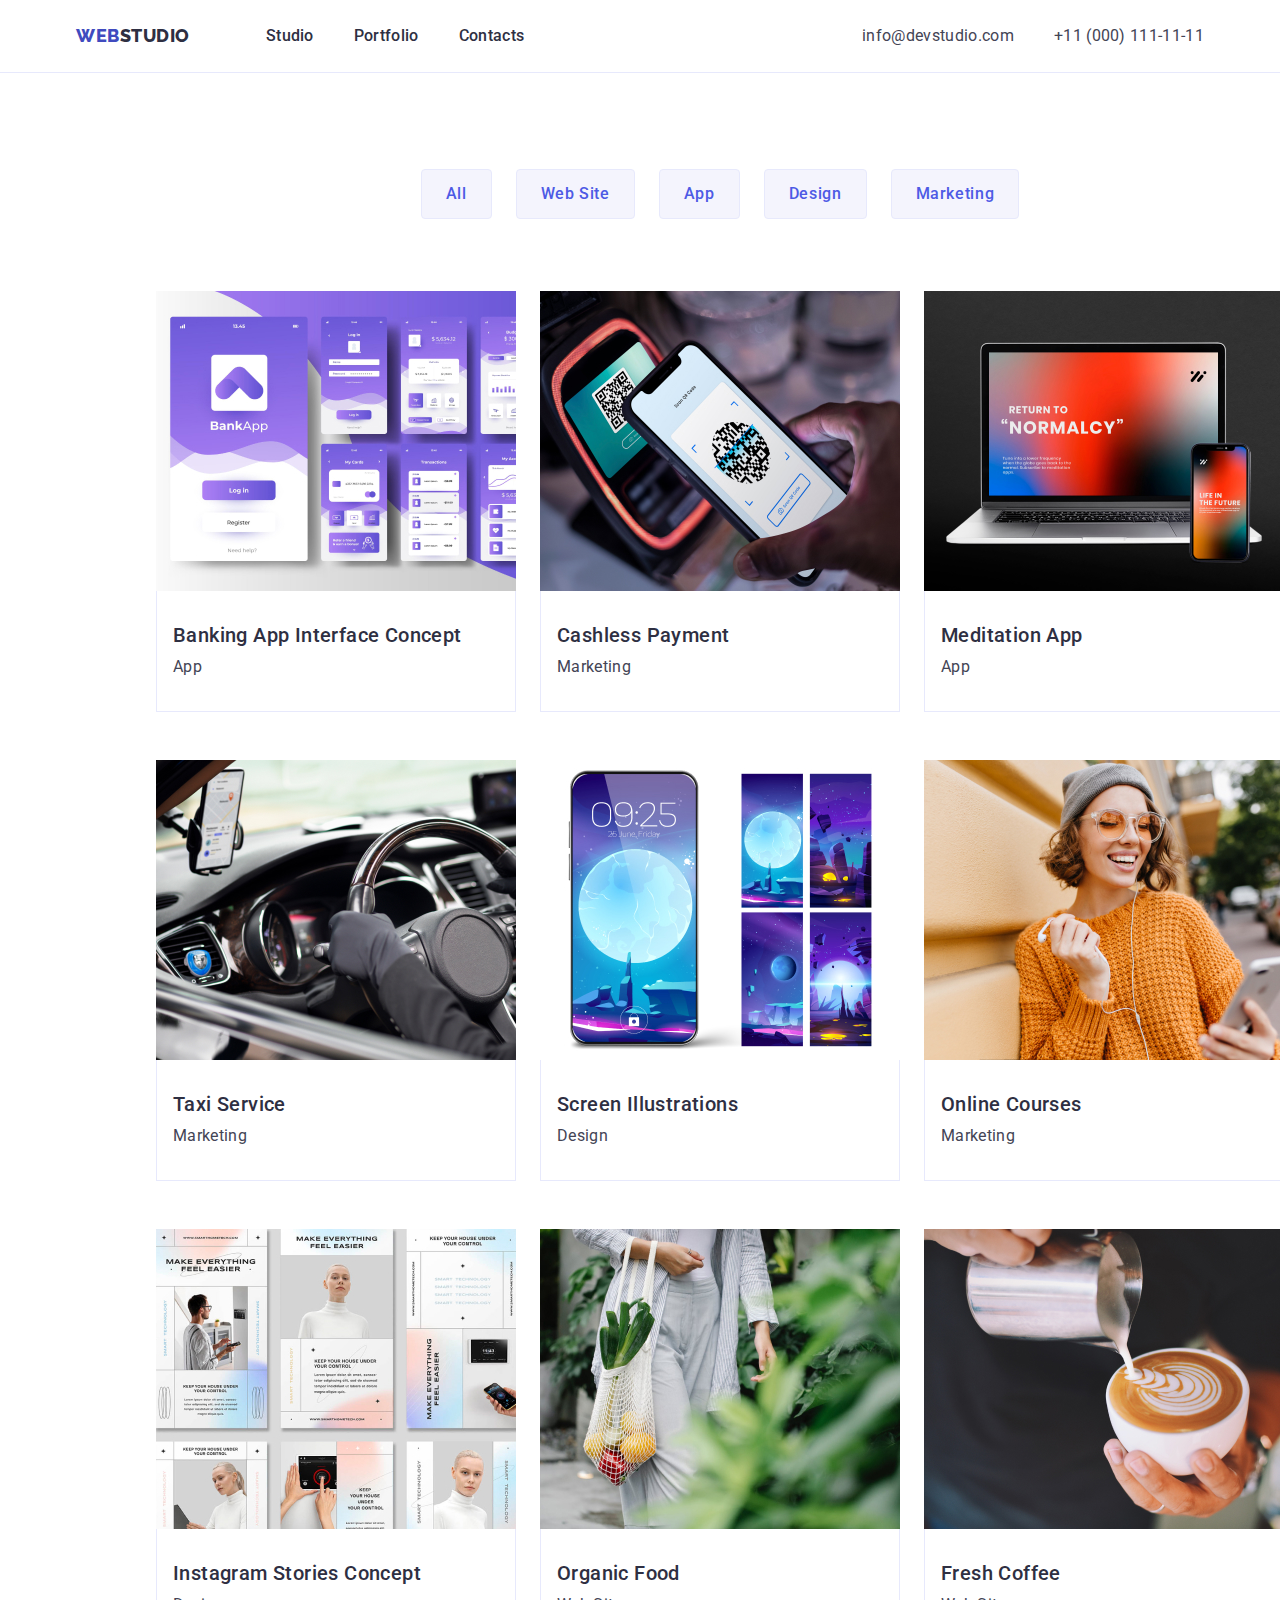
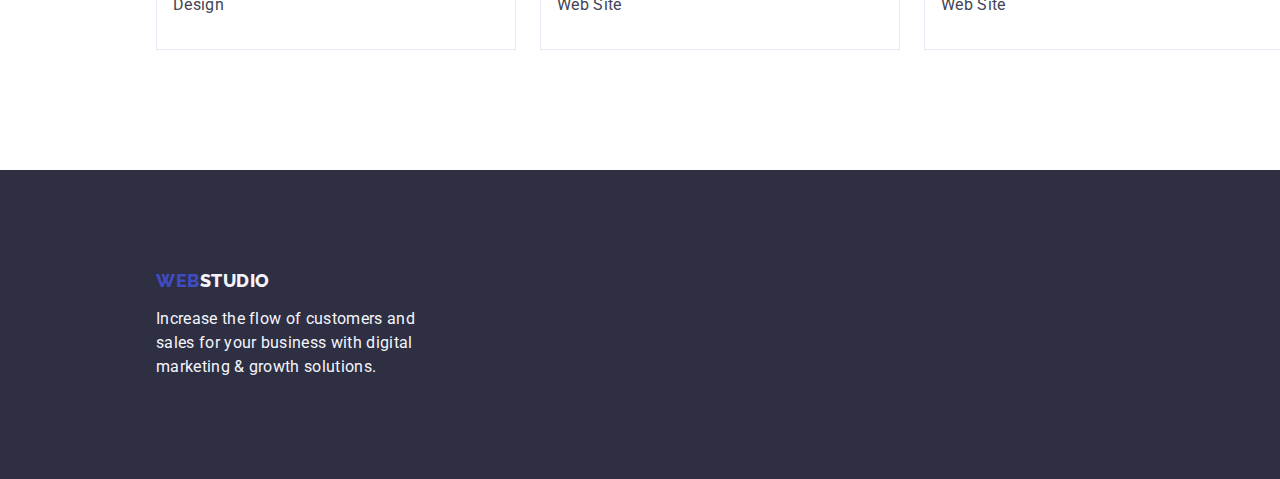
==== portfolio.html @ 02e7ae89 "Initial commit" ====
<!DOCTYPE html>
<html lang="en">
  <head>
    <meta charset="UTF-8" />
    <meta http-equiv="X-UA-Compatible" content="IE=edge" />
    <meta name="viewport" content="width=device-width, initial-scale=1.0" />
    <title>WebStudio</title>
    <link rel="preconnect" href="https://fonts.googleapis.com" />

    <link rel="preconnect" href="https://fonts.gstatic.com" crossorigin />
    <link
      href="https://fonts.googleapis.com/css2?family=Raleway:wght@800&family=Roboto:wght@400;500;700&display=swap"
      rel="stylesheet"
    />
    <link
      rel="stylesheet"
      href="https://cdnjs.cloudflare.com/ajax/libs/modern-normalize/1.0.0/modern-normalize.min.css"
    />
    <link rel="stylesheet" href="./css/style.css" />
  </head>
  <body class="body">
    <!----------------------------------HEADER------------------------------------>
    <header class="header">
      <div class="header-container container">
        <nav class="nav">
          <a href="./index.html" class="logo-header link"
            >web<span class="logo-studio">Studio</span></a
          >
          <ul class="menu-list link list">
            <li><a href="./index.html" class="menu-item link">Studio</a></li>
            <li>
              <a href="./portfolio.html" class="menu-item link">Portfolio</a>
            </li>
            <li><a href="" class="menu-item link">Contacts</a></li>
          </ul>
        </nav>
        <address class="address">
          <ul class="address-list list">
            <li>
              <a href="mailto:info@devstudio.com" class="mail-link link"
                >info@devstudio.com</a
              >
            </li>
            <li>
              <a href="tel:+110001111111" class="mail-link link"
                >+11 (000) 111-11-11</a
              >
            </li>
          </ul>
        </address>
      </div>
    </header>
    <!----------------------------------MAIN------------------------------------>
    <main class="main">
      <section class="section-main-portfolio section">
        <div class="container">
          <h2 class="visually-hidden">WebStudio</h2>
          <ul class="button-list list">
            <li><button class="btn" type="button">All</button></li>
            <li><button class="btn" type="button">Web Site</button></li>
            <li><button class="btn" type="button">App</button></li>
            <li><button class="btn" type="button">Design</button></li>
            <li><button class="btn" type="button">Marketing</button></li>
          </ul>
          <ul class="portfolio-list list">
            <li class="portfolio-item">
              <a href="" class="link">
                <img
                  src="./images/portfolio1.jpg"
                  width="360"
                  height="300"
                  alt="photoportfolio1"
                />
                <div class="div-text">
                  <h2 class="portfolio-title">Banking App Interface Concept</h2>
                  <p class="portfolio-text">App</p>
                </div>
              </a>
            </li>
            <li class="portfolio-item">
              <a href="" class="link">
                <img
                  src="./images/portfolio2.jpg"
                  width="360"
                  height="300"
                  alt="photoportfolio2"
                />
                <div class="div-text">
                  <h2 class="portfolio-title">Cashless Payment</h2>
                  <p class="portfolio-text">Marketing</p>
                </div>
              </a>
            </li>

            <li class="portfolio-item">
              <a href="" class="link">
                <img
                  src="./images/portfolio3.jpg"
                  width="360"
                  height="300"
                  alt="photoportfolio3"
                />
                <div class="div-text">
                  <h2 class="portfolio-title">Meditation App</h2>
                  <p class="portfolio-text">App</p>
                </div>
              </a>
            </li>

            <li class="portfolio-item">
              <a href="" class="link">
                <img
                  src="./images/portfolio4.jpg"
                  width="360"
                  height="300"
                  alt="photoportfolio4"
                />
                <div class="div-text">
                  <h2 class="portfolio-title">Taxi Service</h2>
                  <p class="portfolio-text">Marketing</p>
                </div>
              </a>
            </li>

            <li class="portfolio-item">
              <a href="" class="link">
                <img
                  src="./images/portfolio5.jpg"
                  width="360"
                  height="300"
                  alt="photoportfolio5"
                />
                <div class="div-text">
                  <h2 class="portfolio-title">Screen Illustrations</h2>
                  <p class="portfolio-text">Design</p>
                </div>
              </a>
            </li>

            <li class="portfolio-item">
              <a href="" class="link">
                <img
                  src="./images/portfolio6.jpg"
                  width="360"
                  height="300"
                  alt="photoportfolio6"
                />
                <div class="div-text">
                  <h2 class="portfolio-title">Online Courses</h2>
                  <p class="portfolio-text">Marketing</p>
                </div>
              </a>
            </li>

            <li class="portfolio-item">
              <a href="" class="link">
                <img
                  src="./images/portfolio7.jpg"
                  width="360"
                  height="300"
                  alt="photoportfolio7"
                />
                <div class="div-text">
                  <h2 class="portfolio-title">Instagram Stories Concept</h2>
                  <p class="portfolio-text">Design</p>
                </div>
              </a>
            </li>

            <li class="portfolio-item">
              <a href="" class="link">
                <img
                  src="./images/portfolio8.jpg"
                  width="360"
                  height="300"
                  alt="photoportfolio8"
                />
                <div class="div-text">
                  <h2 class="portfolio-title">Organic Food</h2>
                  <p class="portfolio-text">Web Site</p>
                </div>
              </a>
            </li>

            <li class="portfolio-item">
              <a href="" class="link">
                <img
                  src="./images/portfolio9.jpg"
                  width="360"
                  height="300"
                  alt="photoportfolio9"
                />
                <div class="div-text">
                  <h2 class="portfolio-title">Fresh Coffee</h2>
                  <p class="portfolio-text">Web Site</p>
                </div>
              </a>
            </li>
          </ul>
        </div>
      </section>
    </main>
    <!----------------------------------HEADER------------------------------------>
    <footer class="footer">
      <div class="footer-div container">
        <a href="./index.html" class="logo-footer link"
          >web<span class="logo-span">Studio</span></a
        >
        <p class="footer-text">
          Increase the flow of customers and sales for your business with
          digital marketing & growth solutions.
        </p>
      </div>
    </footer>
  </body>
</html>
---- css/style.css ----
:root {
  --buttom-color: #404bbf;
  --title-text: #f4f4fd;
  --button: #4d5ae5;
  --footer-color: #2e2f42;
  --header-color: #ffffff;
  --menu-color: #434455;
  --btn-color: #f4f4fd;
  --btn-edging: #e7e9fc;
}

body {
  font-family: "Roboto", sans-serif;
  background: var(--header-color);
  color: var(--menu-color);
}

h1,
h2,
h3,
h4,
h5,
h6 {
  margin: 0;
  padding: 0;
}

p {
  margin: 0;
}

ul {
  padding-left: 0;
  margin: 0;
}

img {
  display: block;
  max-width: 100%;
  height: auto;
}

.link {
  text-decoration: none;
}

.list {
  list-style: none;
}

.section {
  padding: 120px 0;
  /* outline: 2px solid greenyellow;*/
  width: 1440px;
  margin: 0 auto;
}

.container {
  padding: 0 15px;
  margin: 0 auto;
  /* outline: 2px solid red;*/
  width: 1158px;
}

/**---------------HEADER--------------**/
.nav {
  display: flex;
  align-items: center;
}
.header {
  background: var(--header-color);
  border-bottom: 1px solid #e7e9fc;
}
.header-container {
  display: flex;
  align-items: center;
}
.nav {
  display: flex;
  align-items: center;
}

.logo-header {
  font-family: "Raleway", sans-serif;
  font-weight: 800;
  font-size: 18px;
  line-height: 1.17;
  letter-spacing: 0.03em;
  text-transform: uppercase;
  margin-right: 76px;
  color: var(--buttom-color);
}

.logo-studio {
  font-family: "Raleway", sans-serif;
  color: var(--footer-color);
}

.menu-list {
  display: flex;
  gap: 40px;
}

.menu-item:hover,
.menu-item:focus {
  color: var(--buttom-color);
}

.menu-item {
  font-weight: 500;
  line-height: 1.5;
  letter-spacing: 0.02em;
  padding: 24px 0;
  display: block;
  color: var(--footer-color);
}

.address {
  font-style: normal;
  margin-left: auto;
}
.address-list {
  display: flex;
  gap: 40px;
  padding: 24px 0;
}

.mail-link:hover,
.mail-link:focus {
  color: var(--buttom-color);
}
.mail-link {
  display: block;
  letter-spacing: 0.02em;
  color: var(--menu-color);
}

/**---------------SECTION 1--------------**/
.title-top-section {
  margin: 0 auto;
  padding: 188px 0;
  background: var(--footer-color);
  height: 600px;
  width: 1440px;
}

.title {
  height: 120px;
  font-weight: 700;
  font-size: 56px;
  line-height: 1.07;
  text-align: center;
  letter-spacing: 0.02em;
  max-width: 496px;
  margin: 0 auto;
  color: var(--header-color);
}

.button-top:hover,
.button-top:focus {
  background-color: var(--buttom-color);
}

.button-top {
  font-family: "Roboto", sans-serif;
  font-weight: 500;
  font-size: 16px;
  line-height: 1.5;
  letter-spacing: 0.04em;
  cursor: pointer;
  display: block;
  border: none;
  min-width: 169px;
  height: 56px;
  border-radius: 4px;
  margin: 0 auto;
  margin-top: 48px;
  color: var(--header-color);
  background-color: var(--button);
}
/**---------------SECTION 2--------------**/
.section-two {
}

.visually-hidden {
  position: absolute;
  width: 1px;
  height: 1px;
  margin: -1px;
  border: 0;
  padding: 0;
  white-space: nowrap;
  clip-path: inset(100%);
  clip: rect(0 0 0 0);
  overflow: hidden;
}
.element {
  width: calc((100% - 72px) / 4);
}
.list-list {
  display: flex;
  gap: 24px;
}

.title-top {
  font-weight: 500;
  font-size: 20px;
  line-height: 1.2;
  letter-spacing: 0.02em;
  margin-bottom: 8px;
  color: var(--footer-color);
}

.title-text {
  font-size: 16px;
  line-height: 1.5;
  letter-spacing: 0.02em;
  color: var(--menu-color);
}

/**---------------SECTION 3--------------**/
.section-three {
  padding-top: 0;
}
.work {
  font-weight: 700;
  font-size: 36px;
  margin-bottom: 72px;
  line-height: 1.11;
  text-align: center;
  letter-spacing: 0.02em;
  text-transform: capitalize;
  color: var(--footer-color);
}
.list-work {
  display: flex;
  gap: 24px;
}
.element-foto {
  display: flex;
  width: calc((100% - 48px) / 3);
}
/**---------------SECTION 4--------------**/
.section-four {
  background-color: var(--title-text);
}

.team {
  font-size: 36px;
  line-height: 1.11;
  text-align: center;
  letter-spacing: 0.02em;
  text-transform: capitalize;
  margin-bottom: 72px;
  color: var(--footer-color);
}
.team-list {
  display: flex;
  gap: 24px;

  border-radius: 0px 0px 4px 4px;
}

.foto {
  background-color: var(--header-color);

  width: calc((100% - 72px) / 4);
  border-radius: 0px 0px 4px 4px;
}
.div-foto {
  padding: 32px 16px;
}

.name {
  font-size: 20px;
  line-height: 1.2;
  text-align: center;
  letter-spacing: 0.02em;
  margin-bottom: 8px;
  color: var(--footer-color);
}
.speciality {
  font-size: 16px;
  line-height: 1.5;
  text-align: center;
  letter-spacing: 0.02em;

  color: var(--menu-color);
}
/**---------------portfolio-main--------------**/

.section-main-portfolio {
  padding: 96px 0 120px;
}

.button-list {
  list-style: none;
  display: flex;
  justify-content: center;
  gap: 24px;
  margin-bottom: 72px;
}

.btn:hover,
.btn:focus {
  border: 1px solid transparent;
  background-color: var(--buttom-color);
  color: var(--header-color);
}

.btn {
  font-family: "Roboto", sans-serif;
  font-weight: 500;
  font-size: 16px;
  line-height: 1.5;
  letter-spacing: 0.04em;
  cursor: pointer;
  padding: 12px 24px;
  border-radius: 4px;
  border: 1px solid var(--btn-edging);
  color: var(--button);
  background-color: var(--btn-color);
}
.portfolio-container {
}

.portfolio-list {
  display: flex;
  flex-wrap: wrap;
  column-gap: 24px;
  row-gap: 48px;
}
.portfolio-item {
  width: calc((100% - 48px) / 3);
}

.portfolio-title {
  font-weight: 500;
  font-size: 20px;
  line-height: 1.2;
  letter-spacing: 0.02em;
  margin-bottom: 8px;
  color: var(--footer-color);
}
.portfolio-text {
  font-size: 16px;
  line-height: 1.5;
  letter-spacing: 0.02em;
  color: var(--menu-color);
}
.div-text {
  padding: 32px 16px;
  border: 1px solid #e7e9fc;
  border-top: none;
}

/**---------------FOOTER--------------**/
.footer {
  padding: 100px 0;
  width: 1440px;
  margin: 0 auto;
  background: var(--footer-color);
}
.footer-div {
}
.footer-text {
  font-size: 16px;
  line-height: 24px;
  letter-spacing: 0.02em;
  width: 264px;
  color: var(--title-text);
}
.logo-footer {
  font-family: "Raleway", sans-serif;
  font-weight: 800;
  font-size: 18px;
  line-height: 1.17;
  letter-spacing: 0.03em;
  text-transform: uppercase;
  display: inline-block;
  margin-bottom: 16px;
  color: var(--buttom-color);
}

.logo-span {
  color: var(--title-text);
}
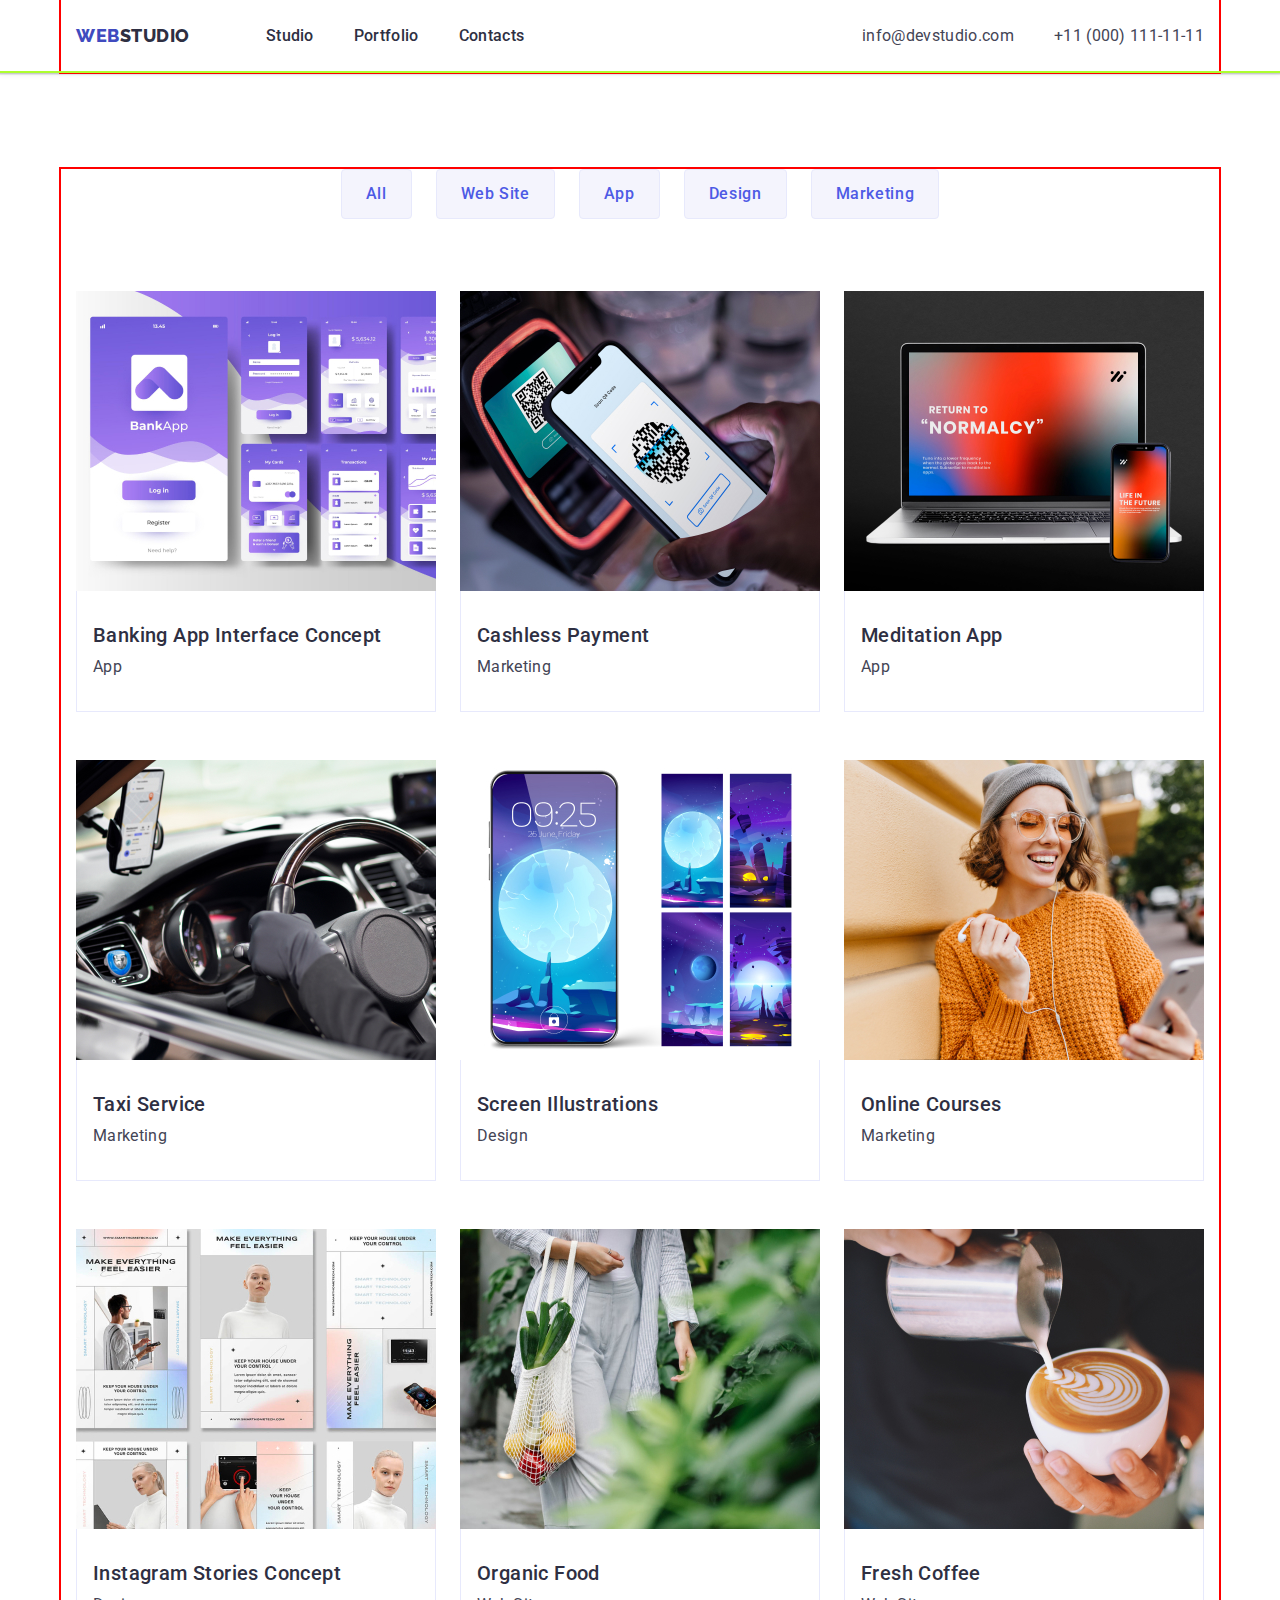
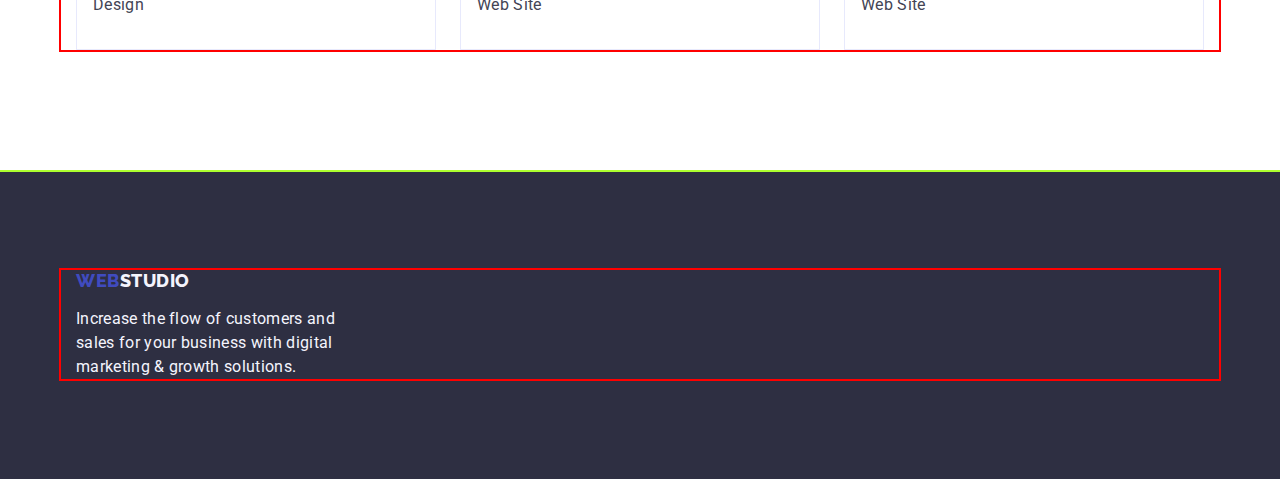
==== commit e26c98e3: "1" ====
--- a/portfolio.html
+++ b/portfolio.html
@@ -64,7 +64,7 @@
           </ul>
           <ul class="portfolio-list list">
             <li class="portfolio-item">
-              <a href="" class="link">
+              <a href="" class="item-link link">
                 <img
                   src="./images/portfolio1.jpg"
                   width="360"
@@ -78,7 +78,7 @@
               </a>
             </li>
             <li class="portfolio-item">
-              <a href="" class="link">
+              <a href="" class="item-link link">
                 <img
                   src="./images/portfolio2.jpg"
                   width="360"
@@ -93,7 +93,7 @@
             </li>
 
             <li class="portfolio-item">
-              <a href="" class="link">
+              <a href="" class="item-link link">
                 <img
                   src="./images/portfolio3.jpg"
                   width="360"
@@ -108,7 +108,7 @@
             </li>
 
             <li class="portfolio-item">
-              <a href="" class="link">
+              <a href="" class="item-link link">
                 <img
                   src="./images/portfolio4.jpg"
                   width="360"
@@ -123,7 +123,7 @@
             </li>
 
             <li class="portfolio-item">
-              <a href="" class="link">
+              <a href="" class="item-link link">
                 <img
                   src="./images/portfolio5.jpg"
                   width="360"
@@ -138,7 +138,7 @@
             </li>
 
             <li class="portfolio-item">
-              <a href="" class="link">
+              <a href="" class="item-link link">
                 <img
                   src="./images/portfolio6.jpg"
                   width="360"
@@ -153,7 +153,7 @@
             </li>
 
             <li class="portfolio-item">
-              <a href="" class="link">
+              <a href="" class="item-link link">
                 <img
                   src="./images/portfolio7.jpg"
                   width="360"
@@ -168,7 +168,7 @@
             </li>
 
             <li class="portfolio-item">
-              <a href="" class="link">
+              <a href="" class="item-link link">
                 <img
                   src="./images/portfolio8.jpg"
                   width="360"
@@ -183,7 +183,7 @@
             </li>
 
             <li class="portfolio-item">
-              <a href="" class="link">
+              <a href="" class="item-link link">
                 <img
                   src="./images/portfolio9.jpg"
                   width="360"
--- a/css/style.css
+++ b/css/style.css
@@ -7,6 +7,7 @@
   --menu-color: #434455;
   --btn-color: #f4f4fd;
   --btn-edging: #e7e9fc;
+  --company: #8e8f99;
 }
 
 body {
@@ -20,18 +21,11 @@
 h3,
 h4,
 h5,
-h6 {
+h6,
+ul,
+p {
   margin: 0;
   padding: 0;
-}
-
-p {
-  margin: 0;
-}
-
-ul {
-  padding-left: 0;
-  margin: 0;
 }
 
 img {
@@ -50,15 +44,13 @@
 
 .section {
   padding: 120px 0;
-  /* outline: 2px solid greenyellow;*/
-  width: 1440px;
-  margin: 0 auto;
+  outline: 2px solid greenyellow;
 }
 
 .container {
   padding: 0 15px;
   margin: 0 auto;
-  /* outline: 2px solid red;*/
+  outline: 2px solid red;
   width: 1158px;
 }
 
@@ -68,6 +60,8 @@
   align-items: center;
 }
 .header {
+  box-shadow: 0px 2px 1px rgba(46, 47, 66, 0.08),
+    0px 1px 1px rgba(46, 47, 66, 0.16), 0px 1px 6px rgba(46, 47, 66, 0.08);
   background: var(--header-color);
   border-bottom: 1px solid #e7e9fc;
 }
@@ -122,7 +116,6 @@
 .address-list {
   display: flex;
   gap: 40px;
-  padding: 24px 0;
 }
 
 .mail-link:hover,
@@ -137,11 +130,17 @@
 
 /**---------------SECTION 1--------------**/
 .title-top-section {
+  background-image: linear-gradient(
+      rgba(46, 47, 66, 0.7),
+      rgba(46, 47, 66, 0.7)
+    ),
+    url("../images/office.jpg");
+  background-repeat: no-repeat;
+  background-position: center;
+  background-size: cover;
   margin: 0 auto;
   padding: 188px 0;
-  background: var(--footer-color);
-  height: 600px;
-  width: 1440px;
+  max-width: 1440px;
 }
 
 .title {
@@ -237,7 +236,6 @@
   gap: 24px;
 }
 .element-foto {
-  display: flex;
   width: calc((100% - 48px) / 3);
 }
 /**---------------SECTION 4--------------**/
@@ -262,8 +260,9 @@
 }
 
 .foto {
+  box-shadow: 0px 1px 6px rgba(46, 47, 66, 0.08),
+    0px 1px 1px rgba(46, 47, 66, 0.16), 0px 2px 1px rgba(46, 47, 66, 0.08);
   background-color: var(--header-color);
-
   width: calc((100% - 72px) / 4);
   border-radius: 0px 0px 4px 4px;
 }
@@ -273,6 +272,7 @@
 
 .name {
   font-size: 20px;
+  font-weight: 500;
   line-height: 1.2;
   text-align: center;
   letter-spacing: 0.02em;
@@ -287,7 +287,44 @@
 
   color: var(--menu-color);
 }
-/**---------------portfolio-main--------------**/
+/**--------------SECTION 5---------------**/
+.section-five section {
+}
+
+.customers {
+  margin-bottom: 72px;
+  font-size: 36px;
+  text-align: center;
+  letter-spacing: 0.02em;
+  line-height: 1.11;
+  text-transform: capitalize;
+  color: var(--footer-color);
+}
+
+.company {
+  display: flex;
+  gap: 24px;
+}
+.company-item:hover,
+.company-item:focus {
+  color: var(--buttom-color);
+}
+
+.company-item {
+  width: calc((100% - 120px) / 6);
+  height: 88px;
+}
+.company-link {
+  width: 100%;
+  height: 100%;
+  border: 1px solid #8e8f99;
+  border-radius: 4px;
+  display: flex;
+  align-items: center;
+  justify-content: center;
+  color: var(--company);
+}
+/**---------------PORTFOLIO--------------**/
 
 .section-main-portfolio {
   padding: 96px 0 120px;
@@ -304,6 +341,8 @@
 .btn:hover,
 .btn:focus {
   border: 1px solid transparent;
+  box-shadow: 0px 3px 1px rgba(0, 0, 0, 0.1), 0px 2px 1px rgba(0, 0, 0, 0.08),
+    0px 2px 2px rgba(0, 0, 0, 0.12);
   background-color: var(--buttom-color);
   color: var(--header-color);
 }
@@ -333,6 +372,15 @@
 .portfolio-item {
   width: calc((100% - 48px) / 3);
 }
+.item-link:hover,
+.item-link:focus {
+  box-shadow: 0px 1px 6px rgba(46, 47, 66, 0.08),
+    0px 1px 1px rgba(46, 47, 66, 0.16), 0px 2px 1px rgba(46, 47, 66, 0.08);
+}
+
+.item-link {
+  display: block;
+}
 
 .portfolio-title {
   font-weight: 500;
@@ -357,8 +405,6 @@
 /**---------------FOOTER--------------**/
 .footer {
   padding: 100px 0;
-  width: 1440px;
-  margin: 0 auto;
   background: var(--footer-color);
 }
 .footer-div {
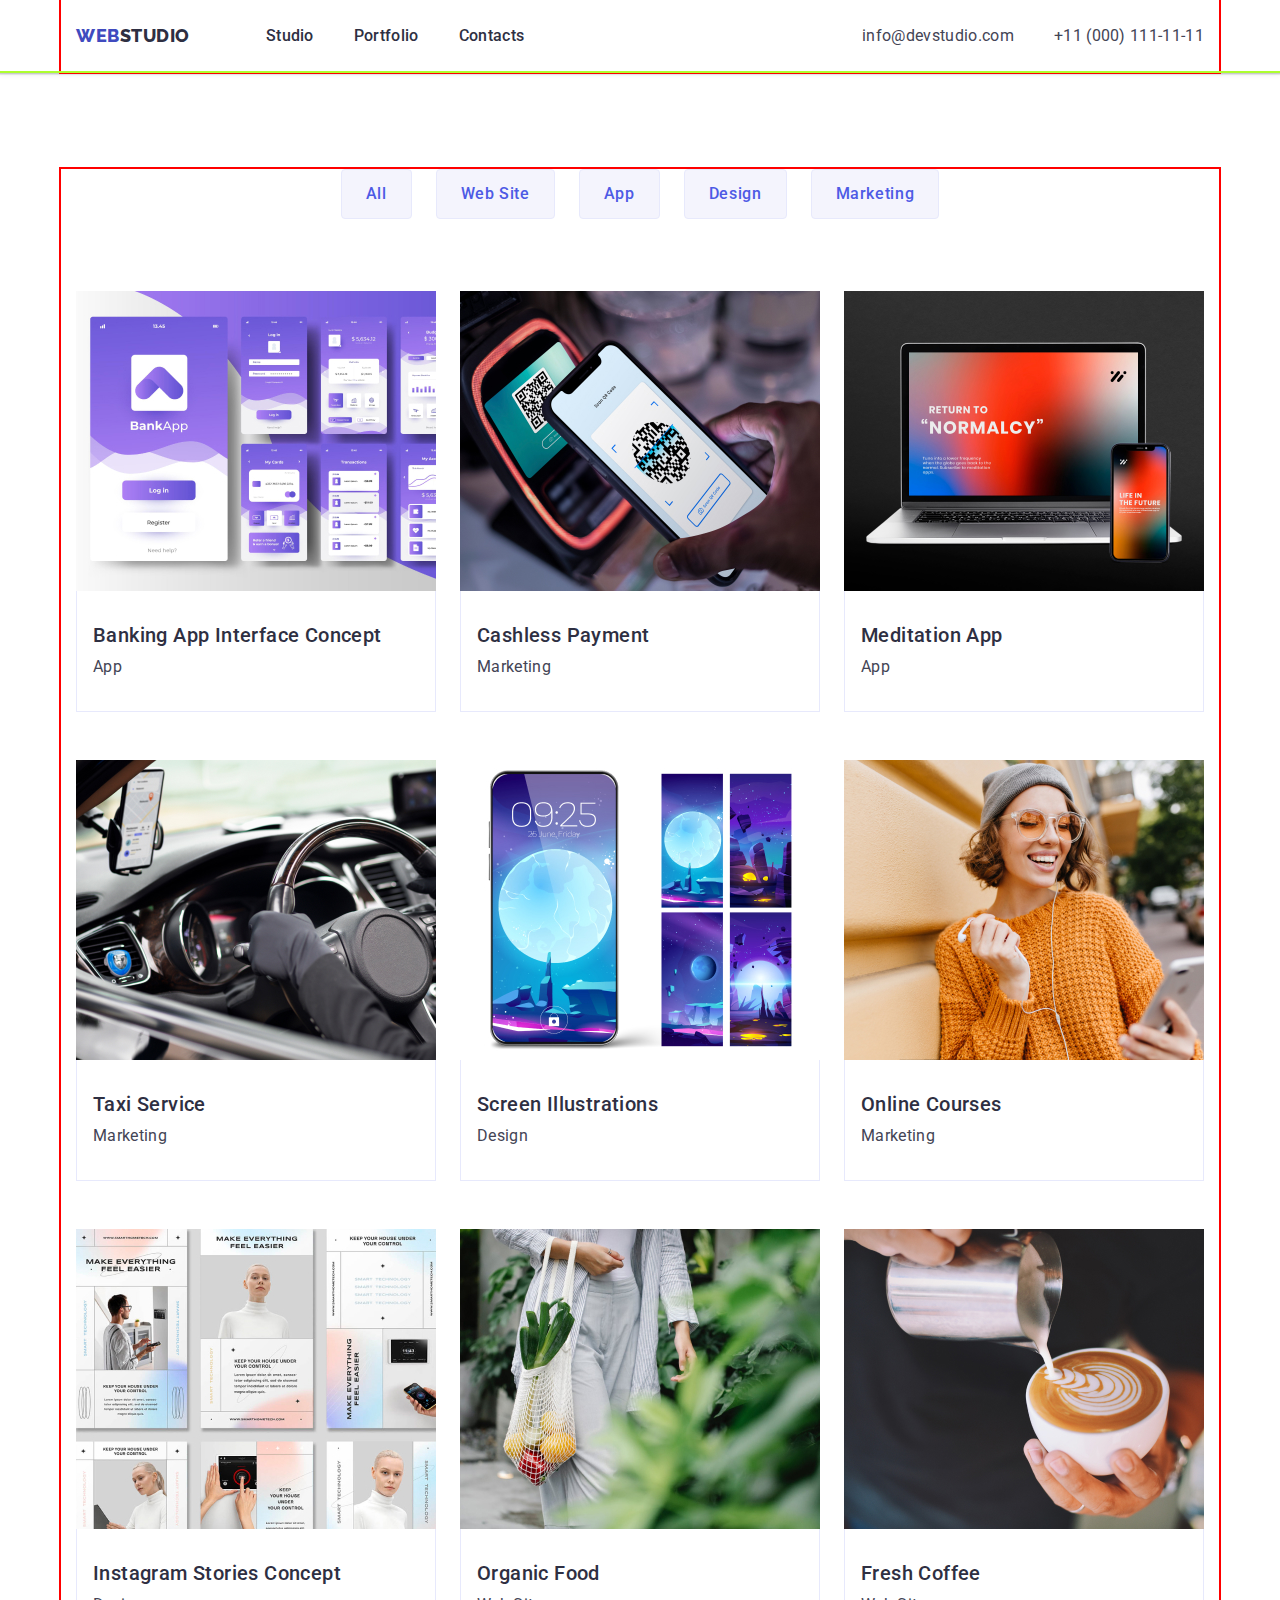
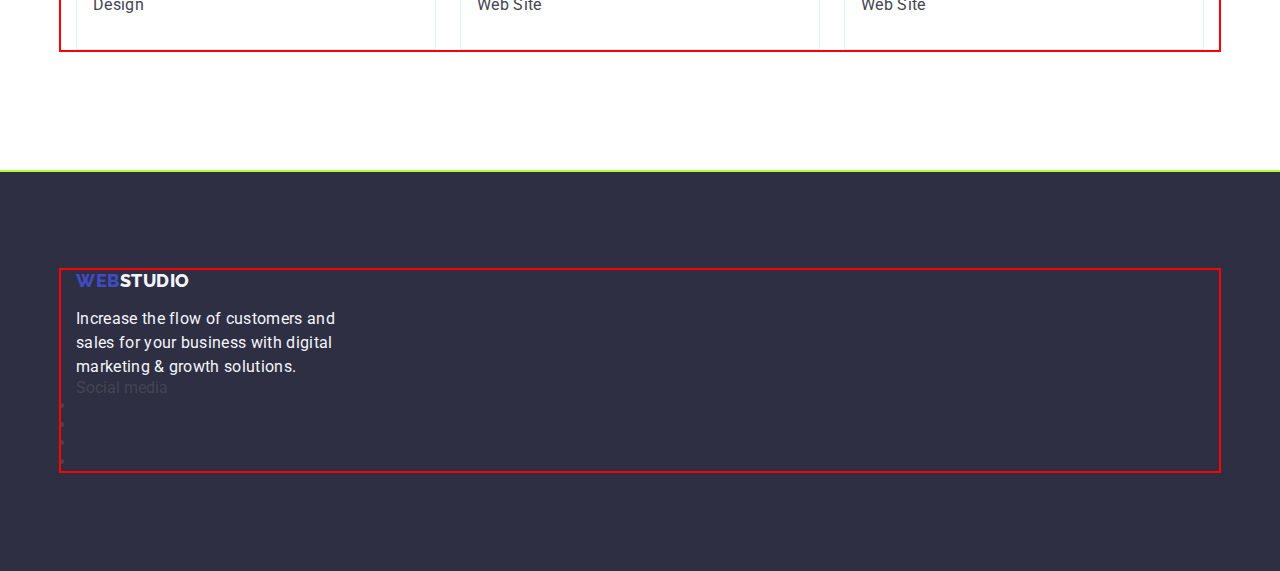
==== commit eed05796: "1" ====
--- a/portfolio.html
+++ b/portfolio.html
@@ -202,7 +202,7 @@
     </main>
     <!----------------------------------HEADER------------------------------------>
     <footer class="footer">
-      <div class="footer-div container">
+      <div class="container">
         <a href="./index.html" class="logo-footer link"
           >web<span class="logo-span">Studio</span></a
         >
@@ -210,6 +210,15 @@
           Increase the flow of customers and sales for your business with
           digital marketing & growth solutions.
         </p>
+        <div class="social">
+          <p>Social media</p>
+          <ul class="social-list">
+            <li class="social-item"><a class="twiter link" href=""></a></li>
+            <li class="social-item"><a class="twiter link" href=""></a></li>
+            <li class="social-item"><a class="twiter link" href=""></a></li>
+            <li class="social-item"><a class="twiter link" href=""></a></li>
+          </ul>
+        </div>
       </div>
     </footer>
   </body>
--- a/css/style.css
+++ b/css/style.css
@@ -181,6 +181,16 @@
 .section-two {
 }
 
+.icon {
+  display: flex;
+  align-items: center;
+  justify-content: center;
+  height: 112px;
+  color: var(--btn-color);
+  border-radius: 4px;
+  margin-bottom: 8px;
+}
+
 .visually-hidden {
   position: absolute;
   width: 1px;
@@ -284,8 +294,24 @@
   line-height: 1.5;
   text-align: center;
   letter-spacing: 0.02em;
-
   color: var(--menu-color);
+}
+
+.name-social {
+  display: flex;
+  justify-content: center;
+  gap: 24px;
+}
+
+.twiter {
+  width: 40px;
+  height: 40px;
+  width: 100%;
+  height: 100%;
+  border-radius: 50%;
+  display: flex;
+  align-items: center;
+  justify-content: center;
 }
 /**--------------SECTION 5---------------**/
 .section-five section {
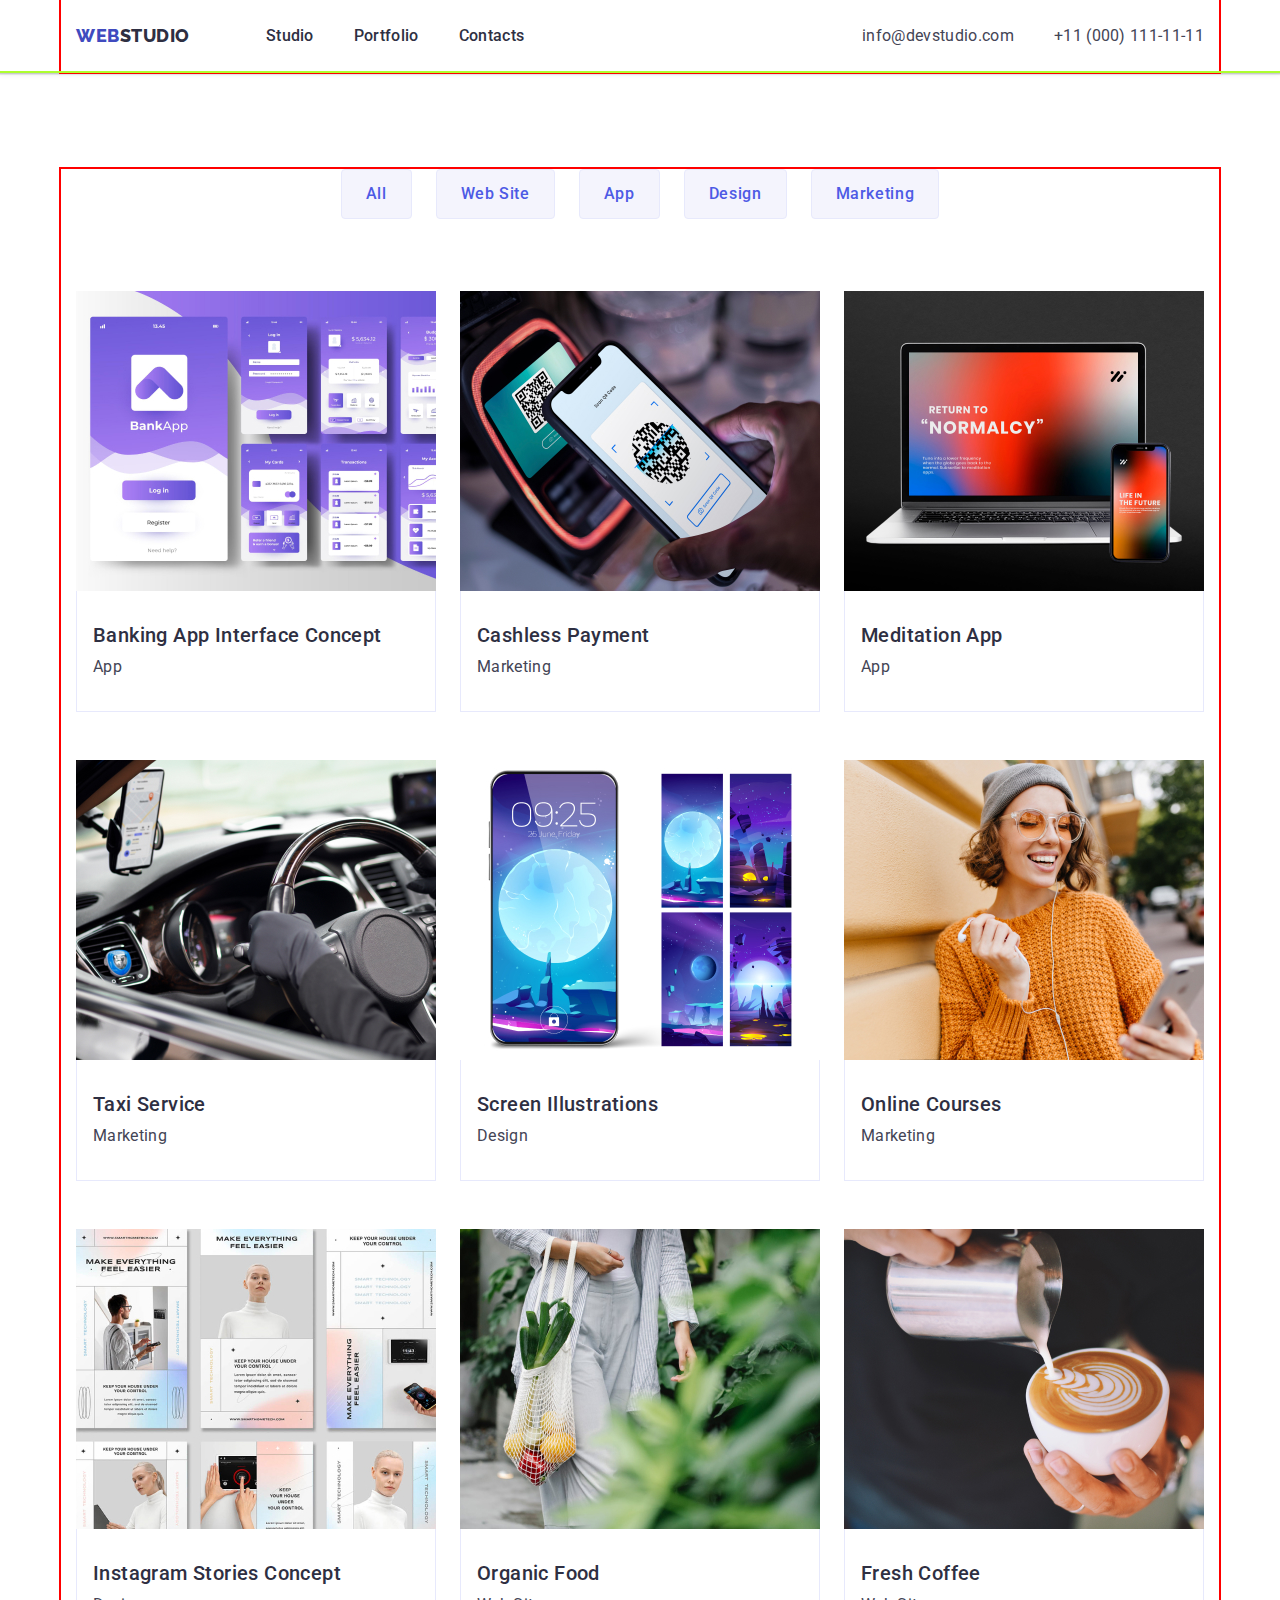
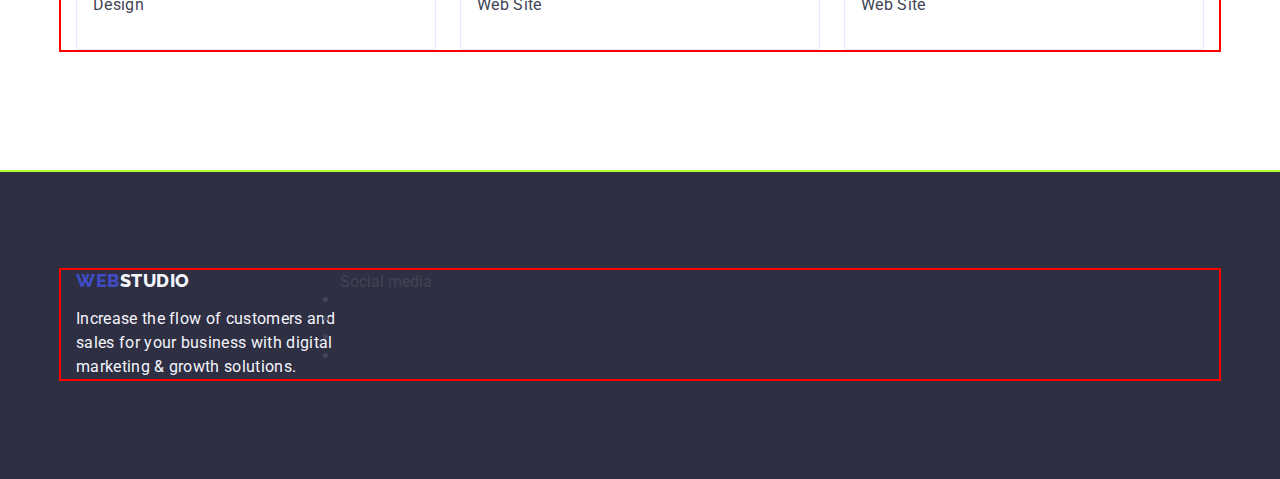
==== commit 72270fbf: "1" ====
--- a/portfolio.html
+++ b/portfolio.html
@@ -200,16 +200,18 @@
         </div>
       </section>
     </main>
-    <!----------------------------------HEADER------------------------------------>
+    <!----------------------------------FOOTER------------------------------------>
     <footer class="footer">
-      <div class="container">
-        <a href="./index.html" class="logo-footer link"
-          >web<span class="logo-span">Studio</span></a
-        >
-        <p class="footer-text">
-          Increase the flow of customers and sales for your business with
-          digital marketing & growth solutions.
-        </p>
+      <div class="footer-container container">
+        <div class="logo-div">
+          <a href="./index.html" class="logo-footer link"
+            >web<span class="logo-span">Studio</span></a
+          >
+          <p class="footer-text">
+            Increase the flow of customers and sales for your business with
+            digital marketing & growth solutions.
+          </p>
+        </div>
         <div class="social">
           <p>Social media</p>
           <ul class="social-list">
--- a/css/style.css
+++ b/css/style.css
@@ -433,7 +433,13 @@
   padding: 100px 0;
   background: var(--footer-color);
 }
-.footer-div {
+.footer-container {
+  display: flex;
+  align-items: baseline;
+}
+
+.logo-div {
+  gap: 120px;
 }
 .footer-text {
   font-size: 16px;
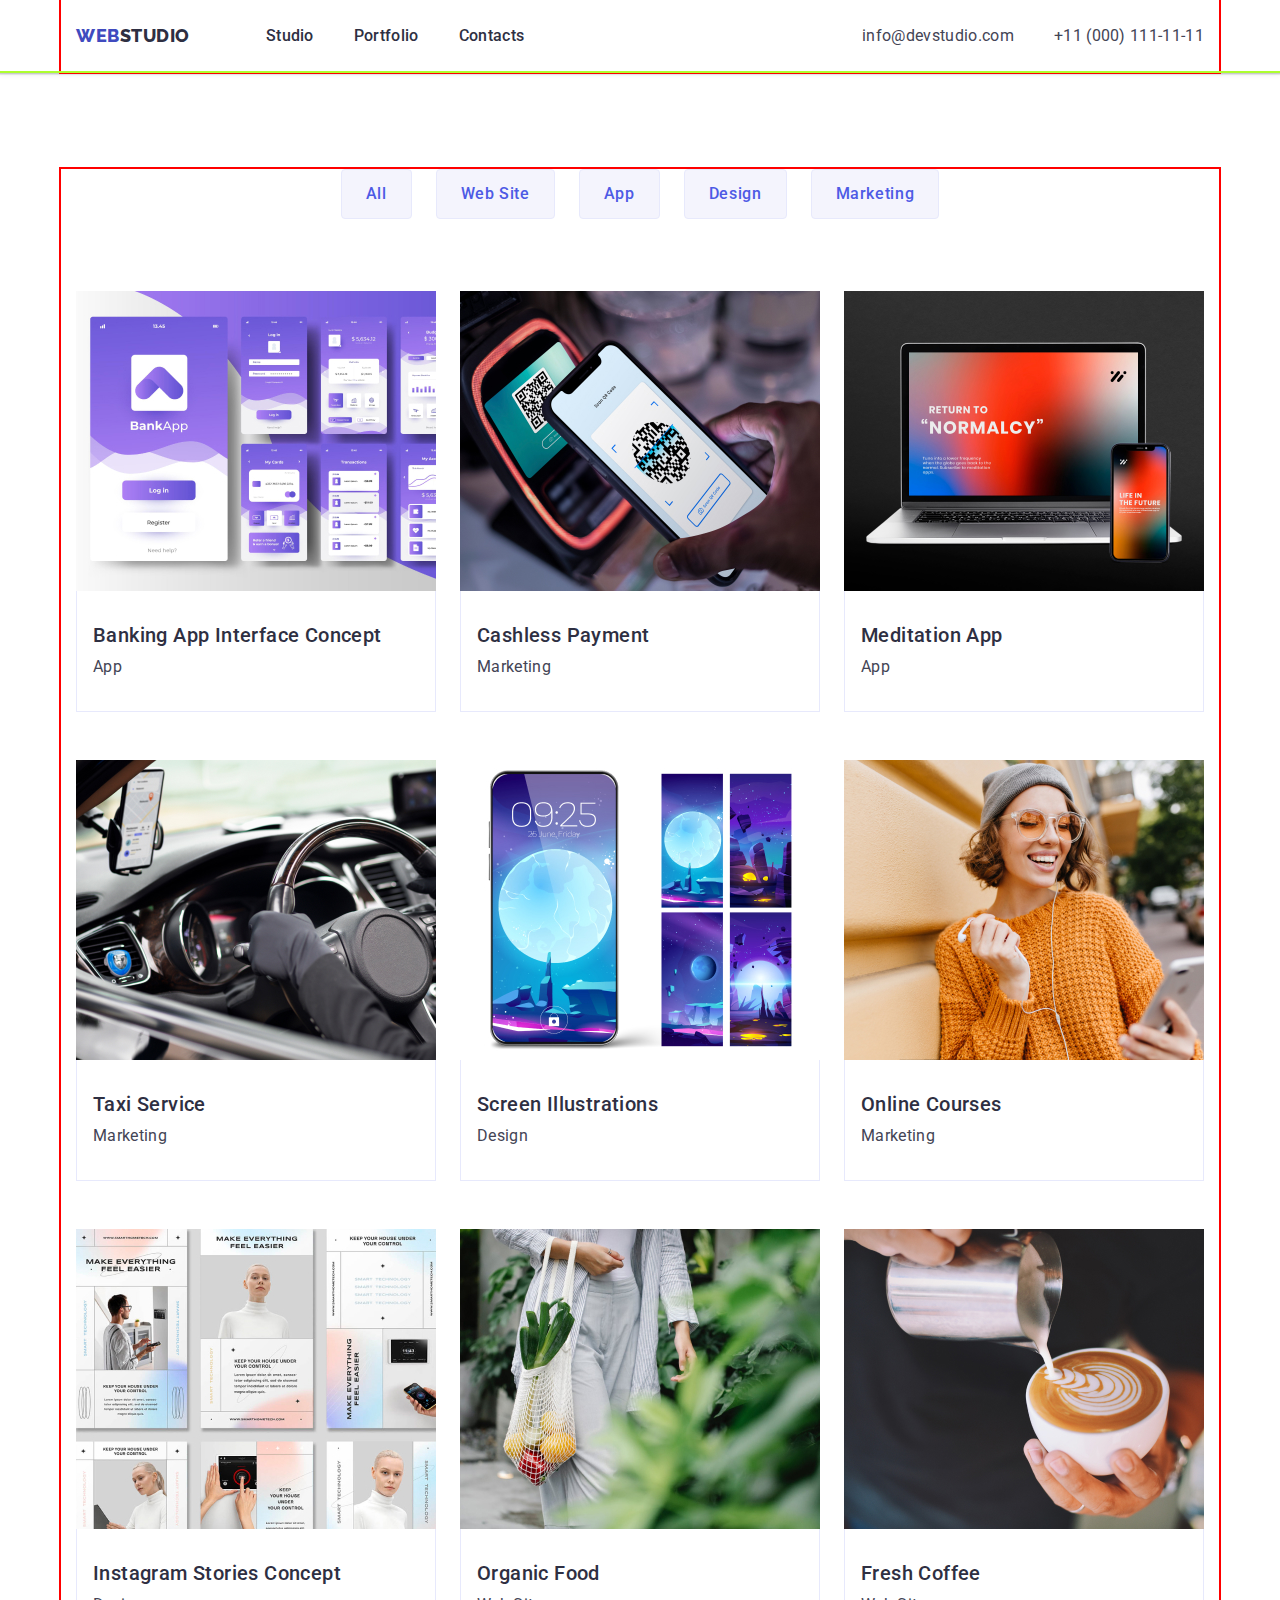
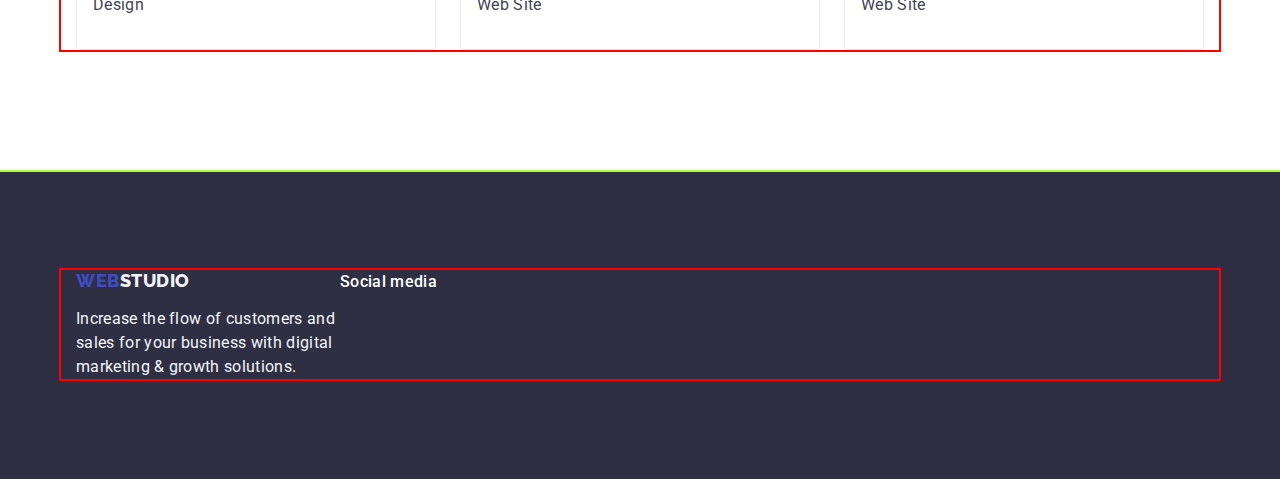
==== commit ef008832: "1" ====
--- a/portfolio.html
+++ b/portfolio.html
@@ -213,8 +213,8 @@
           </p>
         </div>
         <div class="social">
-          <p>Social media</p>
-          <ul class="social-list">
+          <p class="media">Social media</p>
+          <ul class="social-list list">
             <li class="social-item"><a class="twiter link" href=""></a></li>
             <li class="social-item"><a class="twiter link" href=""></a></li>
             <li class="social-item"><a class="twiter link" href=""></a></li>
--- a/css/style.css
+++ b/css/style.css
@@ -441,6 +441,7 @@
 .logo-div {
   gap: 120px;
 }
+
 .footer-text {
   font-size: 16px;
   line-height: 24px;
@@ -463,3 +464,15 @@
 .logo-span {
   color: var(--title-text);
 }
+
+.media {
+  font-weight: 500;
+  line-height: 1.5;
+  letter-spacing: 0.02em;
+  margin-bottom: 16px;
+  color: var(--header-color);
+}
+.social-list {
+  display: flex;
+  gap: 16px;
+}
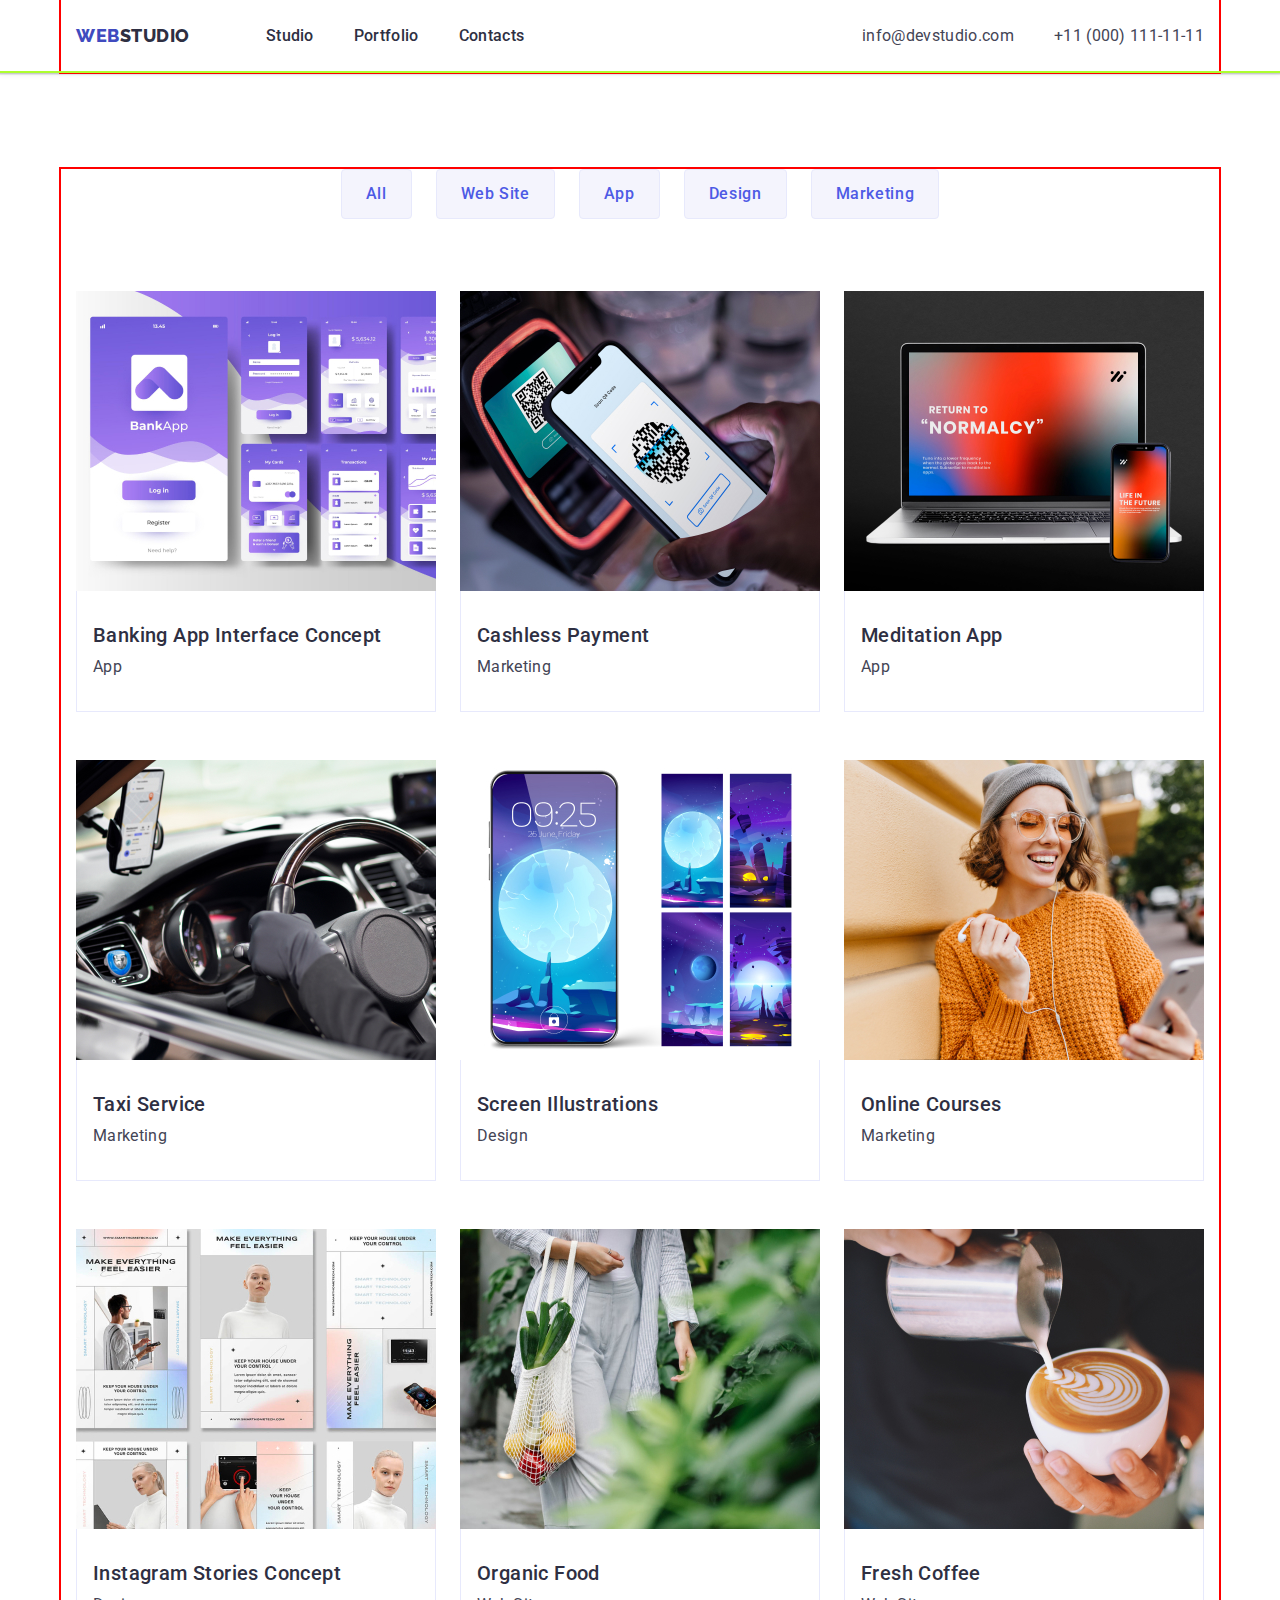
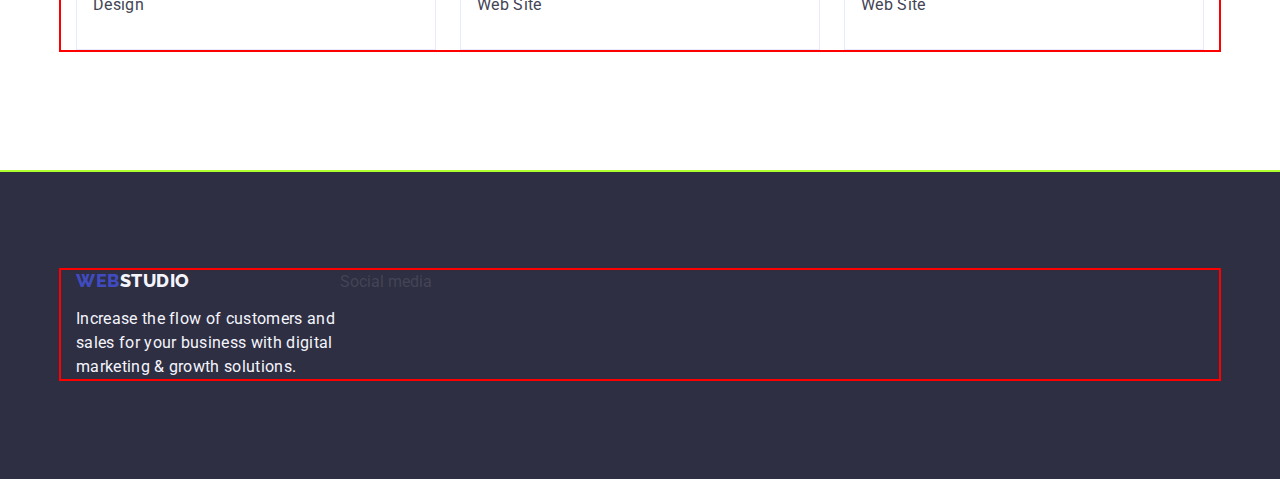
==== commit 756418d7: "1" ====
--- a/portfolio.html
+++ b/portfolio.html
@@ -215,10 +215,18 @@
         <div class="social">
           <p class="media">Social media</p>
           <ul class="social-list list">
-            <li class="social-item"><a class="twiter link" href=""></a></li>
-            <li class="social-item"><a class="twiter link" href=""></a></li>
-            <li class="social-item"><a class="twiter link" href=""></a></li>
-            <li class="social-item"><a class="twiter link" href=""></a></li>
+            <li class="social-item">
+              <a class="social-link link" href=""></a>
+            </li>
+            <li class="social-item">
+              <a class="social-link link" href=""></a>
+            </li>
+            <li class="social-item">
+              <a class="social-link link" href=""></a>
+            </li>
+            <li class="social-item">
+              <a class="social-link link" href=""></a>
+            </li>
           </ul>
         </div>
       </div>
--- a/css/style.css
+++ b/css/style.css
@@ -8,6 +8,7 @@
   --btn-color: #f4f4fd;
   --btn-edging: #e7e9fc;
   --company: #8e8f99;
+  --footer-social: #31d0aa;
 }
 
 body {
@@ -465,7 +466,12 @@
   color: var(--title-text);
 }
 
-.media {
+.social-link:hover,
+.social-link:focus {
+  color: var(--footer-social);
+}
+
+.social-link {
   font-weight: 500;
   line-height: 1.5;
   letter-spacing: 0.02em;
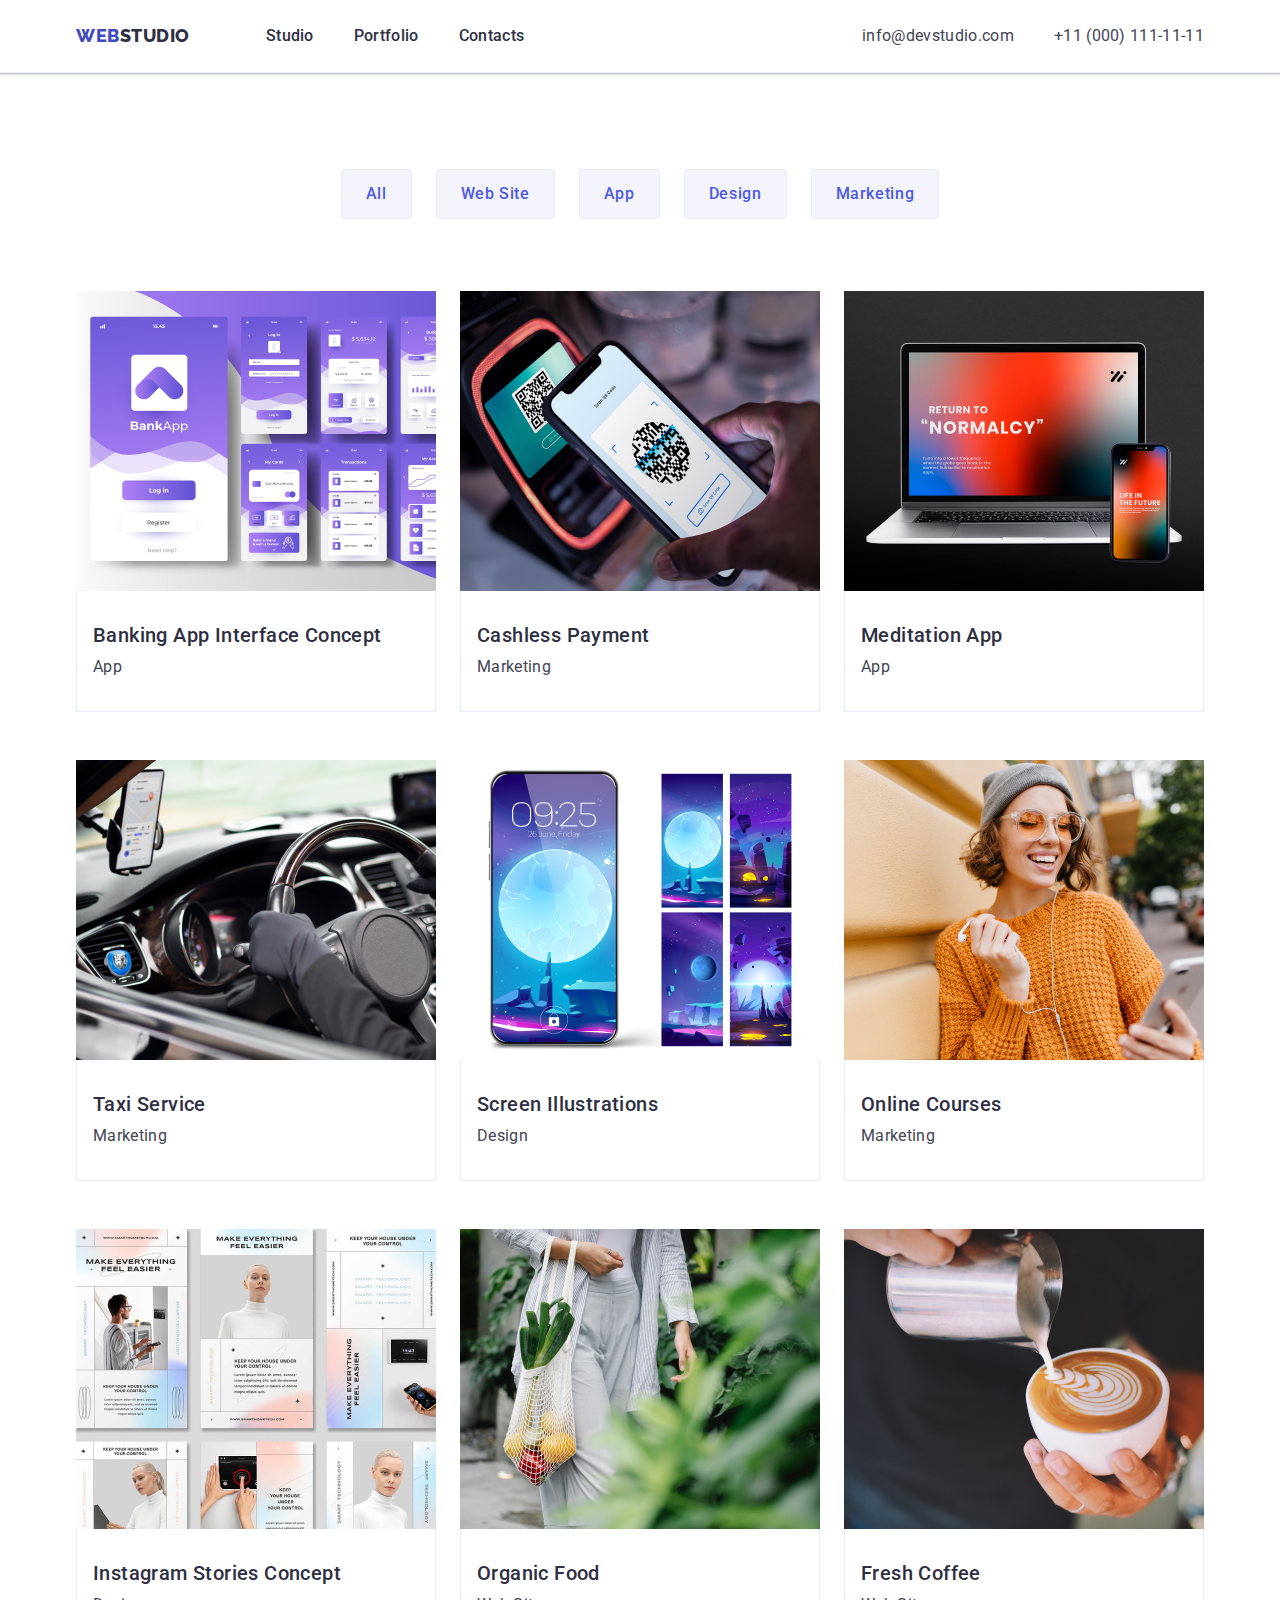
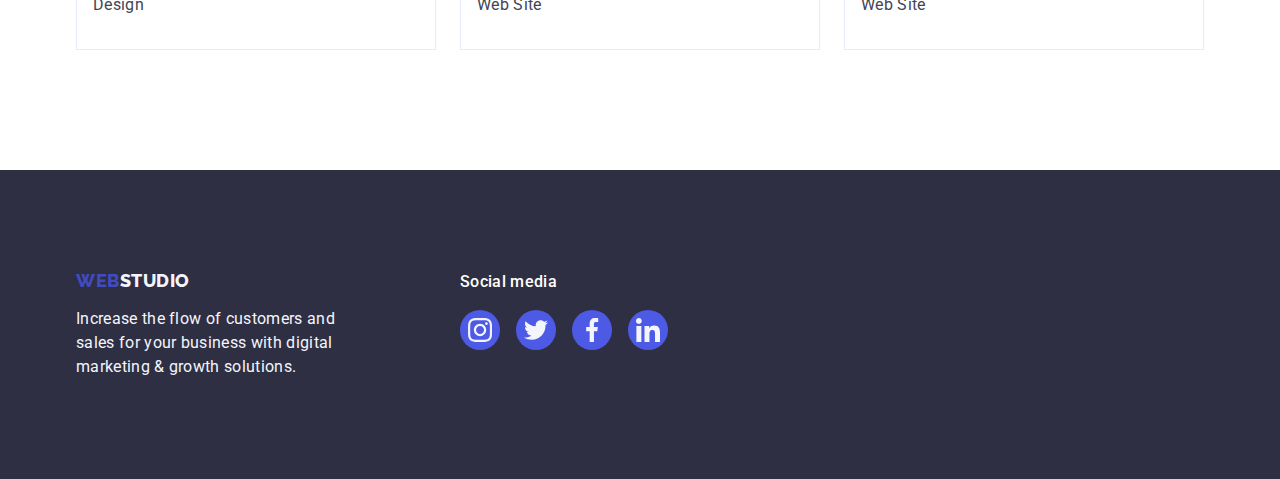
==== commit 0465617c: "1" ====
--- a/portfolio.html
+++ b/portfolio.html
@@ -216,16 +216,28 @@
           <p class="media">Social media</p>
           <ul class="social-list list">
             <li class="social-item">
-              <a class="social-link link" href=""></a>
-            </li>
-            <li class="social-item">
-              <a class="social-link link" href=""></a>
-            </li>
-            <li class="social-item">
-              <a class="social-link link" href=""></a>
-            </li>
-            <li class="social-item">
-              <a class="social-link link" href=""></a>
+              <a class="social-link link" href=""
+                ><svg width="24" height="24" class="icon-soc">
+                  <use href="./images/icons.svg#icon-instagram-2"></use></svg
+              ></a>
+            </li>
+            <li class="social-item">
+              <a class="social-link link" href=""
+                ><svg width="24" height="24" class="icon-soc">
+                  <use href="./images/icons.svg#icon-twitter-1"></use></svg
+              ></a>
+            </li>
+            <li class="social-item">
+              <a class="social-link link" href=""
+                ><svg width="24" height="24" class="icon-soc">
+                  <use href="./images/icons.svg#icon-facebook-1"></use></svg
+              ></a>
+            </li>
+            <li class="social-item">
+              <a class="social-link link" href=""
+                ><svg width="24" height="24" class="icon-soc">
+                  <use href="./images/icons.svg#icon-linkedin-1"></use></svg
+              ></a>
             </li>
           </ul>
         </div>
--- a/css/style.css
+++ b/css/style.css
@@ -45,13 +45,13 @@
 
 .section {
   padding: 120px 0;
-  outline: 2px solid greenyellow;
+  /* outline: 2px solid greenyellow;*/
 }
 
 .container {
   padding: 0 15px;
   margin: 0 auto;
-  outline: 2px solid red;
+  /*outline: 2px solid red;*/
   width: 1158px;
 }
 
@@ -186,10 +186,13 @@
   display: flex;
   align-items: center;
   justify-content: center;
+  max-width: 264px;
   height: 112px;
-  color: var(--btn-color);
   border-radius: 4px;
   margin-bottom: 8px;
+  background-color: var(--title-text);
+}
+.icon-two {
 }
 
 .visually-hidden {
@@ -302,17 +305,26 @@
   display: flex;
   justify-content: center;
   gap: 24px;
+  margin-top: 8px;
+}
+
+.icon-color {
+  display: flex;
+  border-radius: 50%;
+  background-color: var(--button);
+}
+.icon-soc {
+  fill: var(--title-text);
 }
 
 .twiter {
   width: 40px;
   height: 40px;
-  width: 100%;
-  height: 100%;
+  display: flex;
+  align-items: center;
+  justify-content: center;
   border-radius: 50%;
-  display: flex;
-  align-items: center;
-  justify-content: center;
+  background-color: var(--button);
 }
 /**--------------SECTION 5---------------**/
 .section-five section {
@@ -350,6 +362,9 @@
   align-items: center;
   justify-content: center;
   color: var(--company);
+}
+.icon-company {
+  fill: currentColor;
 }
 /**---------------PORTFOLIO--------------**/
 
@@ -449,6 +464,9 @@
   letter-spacing: 0.02em;
   width: 264px;
   color: var(--title-text);
+}
+.social {
+  margin-left: 120px;
 }
 .logo-footer {
   font-family: "Raleway", sans-serif;
@@ -471,14 +489,36 @@
   color: var(--footer-social);
 }
 
+.social-list {
+  display: flex;
+  gap: 16px;
+  justify-content: center;
+  margin-top: 8px;
+}
+.social-item {
+  width: 40px;
+  height: 40px;
+  border-radius: 50%;
+  background-color: var(--button);
+}
+
 .social-link {
+  font-weight: 500;
+  line-height: 1.5;
+  letter-spacing: 0.02em;
+  margin-bottom: 16px;
+  width: 100%;
+  height: 100%;
+  display: flex;
+  align-items: center;
+  justify-content: center;
+  color: var(--button);
+}
+
+.media {
   font-weight: 500;
   line-height: 1.5;
   letter-spacing: 0.02em;
   margin-bottom: 16px;
   color: var(--header-color);
 }
-.social-list {
-  display: flex;
-  gap: 16px;
-}
